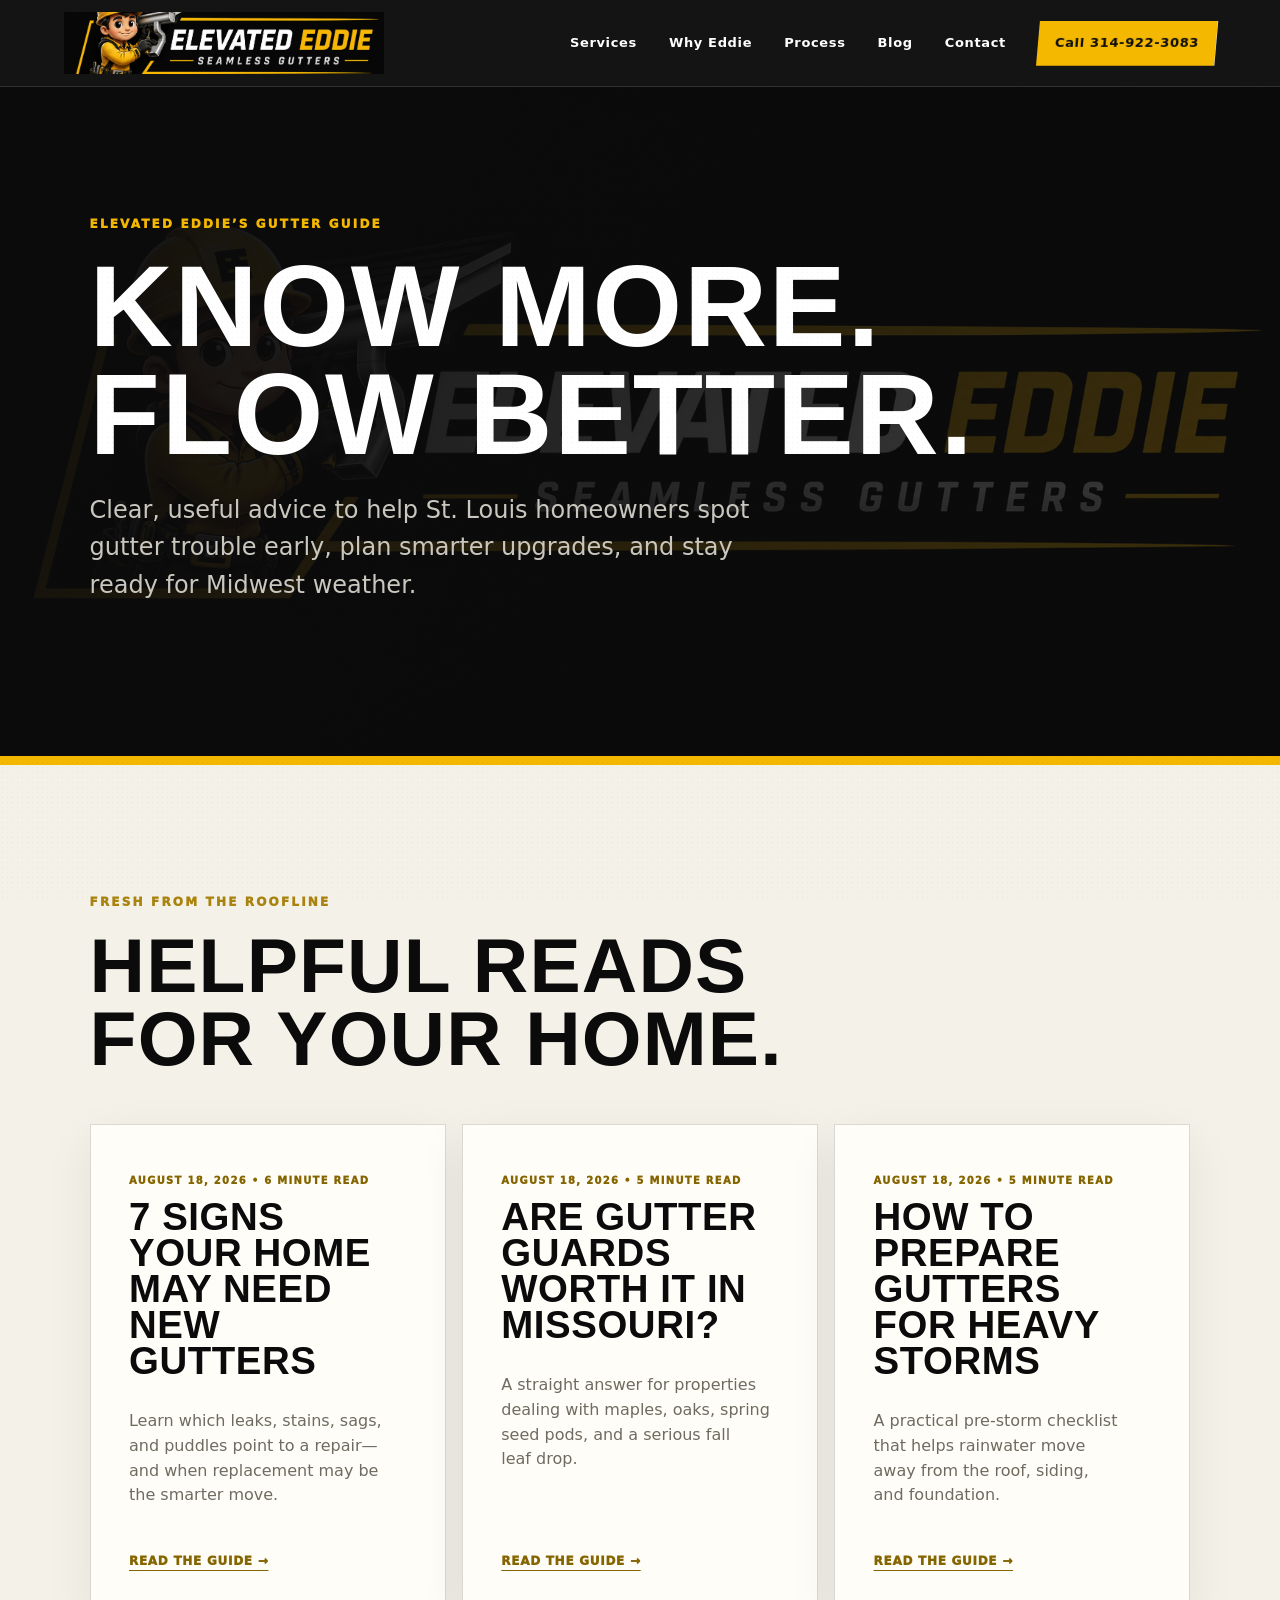
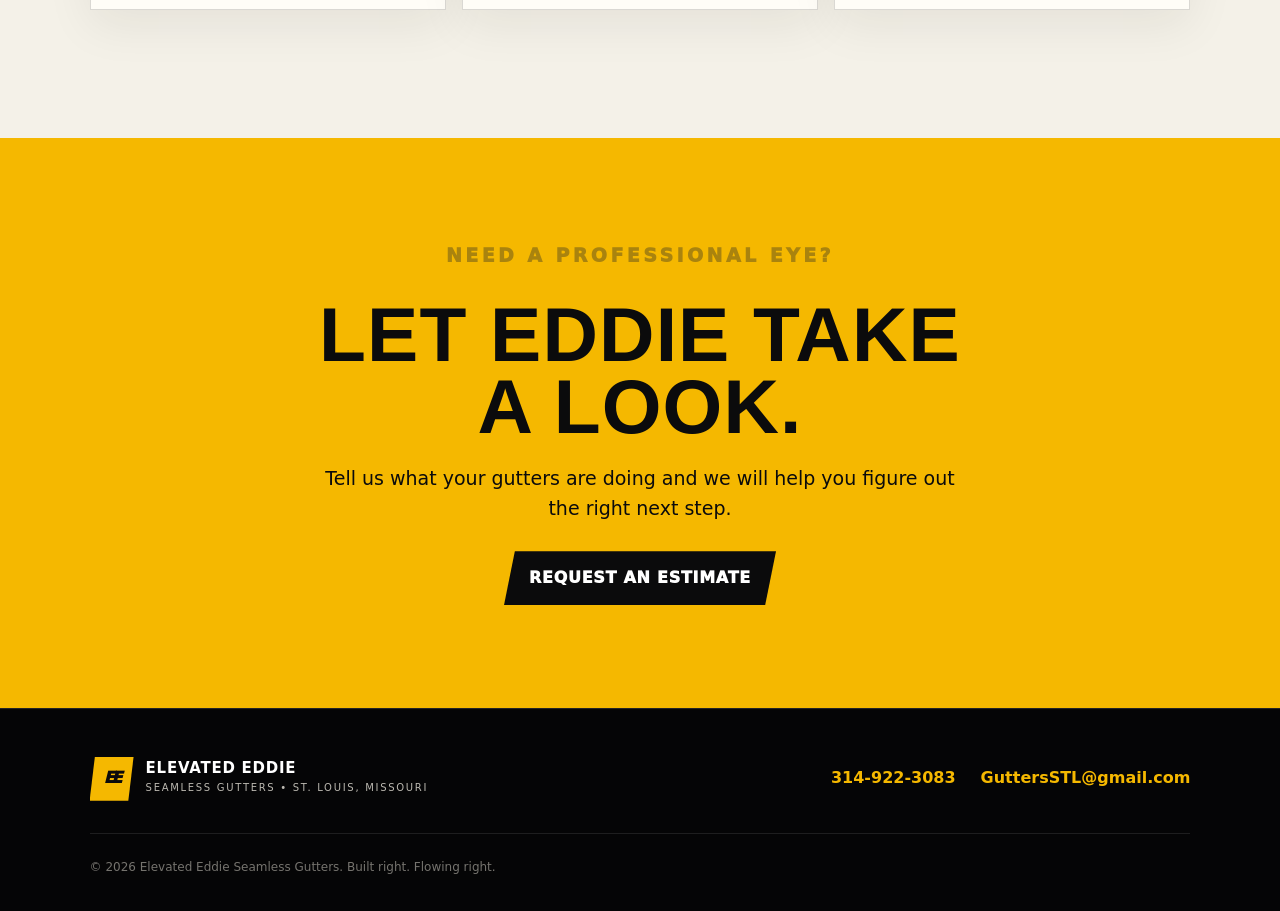
==== blog/index.html @ 2fc17f74 "Add the Elevated Eddie Gutter Guide" ====
<!doctype html>
<html lang="en">
<head>
  <meta charset="utf-8">
  <meta name="viewport" content="width=device-width, initial-scale=1">
  <title>The Gutter Guide | Elevated Eddie Seamless Gutters</title>
  <meta name="description" content="Straightforward gutter advice for St. Louis homeowners: maintenance, gutter guards, storm preparation, drainage, and replacement signs.">
  <meta name="theme-color" content="#0b0b0c">
  <link rel="canonical" href="https://guttersstl.com/blog/">
  <meta property="og:type" content="website">
  <meta property="og:url" content="https://guttersstl.com/blog/">
  <meta property="og:title" content="The Gutter Guide | Elevated Eddie">
  <meta property="og:description" content="Practical gutter advice for St. Louis homeowners.">
  <meta property="og:image" content="https://guttersstl.com/assets/elevated-eddie-header.png">
  <meta name="twitter:card" content="summary_large_image">
  <link rel="icon" href="../assets/eddie-space.png" type="image/png">
  <link rel="stylesheet" href="../styles.css">
</head>
<body>
  <a class="skip-link" href="#main">Skip to main content</a>
  <header class="site-header" id="top">
    <a class="brand brand-logo" href="../" aria-label="Elevated Eddie home">
      <img src="../assets/elevated-eddie-header.png" alt="Elevated Eddie Seamless Gutters" width="1743" height="904">
    </a>
    <button class="nav-toggle" type="button" aria-expanded="false" aria-controls="site-nav">Menu</button>
    <nav id="site-nav" aria-label="Main navigation">
      <a href="../#services">Services</a>
      <a href="../#difference">Why Eddie</a>
      <a href="../#process">Process</a>
      <a href="./" aria-current="page">Blog</a>
      <a href="../#contact">Contact</a>
      <a class="nav-call" href="tel:+13149223083">Call 314-922-3083</a>
    </nav>
  </header>

  <main id="main">
    <section class="blog-hero">
      <p class="eyebrow">Elevated Eddie’s Gutter Guide</p>
      <h1>Know more.<br>Flow better.</h1>
      <p>Clear, useful advice to help St. Louis homeowners spot gutter trouble early, plan smarter upgrades, and stay ready for Midwest weather.</p>
    </section>

    <section class="section blog-index">
      <div class="section-heading reveal">
        <p class="eyebrow">Fresh from the roofline</p>
        <h2>Helpful reads for your home.</h2>
      </div>
      <div class="blog-card-grid">
        <article class="blog-card reveal">
          <p class="post-meta">August 18, 2026 • 6 minute read</p>
          <h3>7 signs your home may need new gutters</h3>
          <p>Learn which leaks, stains, sags, and puddles point to a repair—and when replacement may be the smarter move.</p>
          <a href="signs-you-need-new-gutters-st-louis.html">Read the guide →</a>
        </article>
        <article class="blog-card reveal">
          <p class="post-meta">August 18, 2026 • 5 minute read</p>
          <h3>Are gutter guards worth it in Missouri?</h3>
          <p>A straight answer for properties dealing with maples, oaks, spring seed pods, and a serious fall leaf drop.</p>
          <a href="are-gutter-guards-worth-it-missouri.html">Read the guide →</a>
        </article>
        <article class="blog-card reveal">
          <p class="post-meta">August 18, 2026 • 5 minute read</p>
          <h3>How to prepare gutters for heavy storms</h3>
          <p>A practical pre-storm checklist that helps rainwater move away from the roof, siding, and foundation.</p>
          <a href="prepare-gutters-for-heavy-storms.html">Read the guide →</a>
        </article>
      </div>
    </section>

    <section class="blog-cta">
      <p class="eyebrow">Need a professional eye?</p>
      <h2>Let Eddie take a look.</h2>
      <p>Tell us what your gutters are doing and we will help you figure out the right next step.</p>
      <a class="button button-dark" href="../#contact">Request an estimate</a>
    </section>
  </main>

  <footer>
    <div class="footer-brand"><span class="brand-mark">EE</span><div><strong>Elevated Eddie</strong><small>Seamless Gutters • St. Louis, Missouri</small></div></div>
    <div class="footer-links"><a href="tel:+13149223083">314-922-3083</a><a href="mailto:GuttersSTL@gmail.com">GuttersSTL@gmail.com</a></div>
    <p>© <span id="year"></span> Elevated Eddie Seamless Gutters. Built right. Flowing right.</p>
  </footer>
  <div class="mobile-bar" aria-label="Quick contact"><a href="tel:+13149223083">Call Eddie</a><a href="../#contact">Get estimate</a></div>
  <script src="../script.js"></script>
</body>
</html>
---- styles.css ----
:root {
  --ink: #0b0b0c;
  --ink-soft: #171719;
  --gold: #f5b800;
  --gold-bright: #ffd02a;
  --cream: #f4f1e8;
  --paper: #fffdf7;
  --muted: #6f6b61;
  --line: rgba(11, 11, 12, 0.15);
  --radius: 22px;
  --shadow: 0 24px 70px rgba(0, 0, 0, 0.18);
}

* { box-sizing: border-box; }
html { scroll-behavior: smooth; }
body {
  margin: 0;
  color: var(--ink);
  background: var(--paper);
  font-family: Inter, ui-sans-serif, system-ui, -apple-system, BlinkMacSystemFont, "Segoe UI", sans-serif;
  line-height: 1.55;
  overflow-x: hidden;
}
body::before {
  content: "";
  position: fixed;
  inset: 0;
  pointer-events: none;
  opacity: .17;
  background-image: radial-gradient(rgba(0,0,0,.25) .45px, transparent .45px);
  background-size: 5px 5px;
  z-index: 20;
  mix-blend-mode: multiply;
}
img { max-width: 100%; display: block; }
a { color: inherit; }
button, input, select, textarea { font: inherit; }

.skip-link {
  position: fixed;
  left: 16px;
  top: -60px;
  z-index: 100;
  background: var(--gold);
  padding: 12px 18px;
  font-weight: 900;
  transition: top .2s ease;
}
.skip-link:focus { top: 12px; }

.site-header {
  min-height: 78px;
  padding: 12px clamp(20px, 5vw, 76px);
  display: flex;
  align-items: center;
  justify-content: space-between;
  gap: 30px;
  color: white;
  background: rgba(11, 11, 12, .96);
  position: sticky;
  top: 0;
  z-index: 50;
  border-bottom: 1px solid rgba(255,255,255,.12);
  backdrop-filter: blur(16px);
}
.brand, .footer-brand { display: flex; align-items: center; gap: 12px; text-decoration: none; text-transform: uppercase; }
.brand-logo {
  width: clamp(225px, 25vw, 365px);
  height: 62px;
  overflow: hidden;
  flex: 0 1 auto;
}
.brand-logo img {
  width: 100%;
  height: 100%;
  object-fit: cover;
  object-position: 50% 51%;
}
.brand-mark {
  width: 44px;
  aspect-ratio: 1;
  display: grid;
  place-items: center;
  color: var(--ink);
  background: var(--gold);
  font-weight: 1000;
  font-style: italic;
  letter-spacing: -3px;
  clip-path: polygon(12% 0, 100% 0, 88% 100%, 0 100%);
}
.brand strong, .footer-brand strong { display: block; font-size: 15px; line-height: 1; letter-spacing: .05em; }
.brand small, .footer-brand small { display: block; margin-top: 4px; font-size: 10px; letter-spacing: .17em; color: #bcb9b1; }
.site-header nav { display: flex; align-items: center; gap: clamp(16px, 2.5vw, 34px); }
.site-header nav a { text-decoration: none; font-size: 13px; font-weight: 800; letter-spacing: .05em; }
.site-header nav a:not(.nav-call):hover { color: var(--gold); }
.nav-call { background: var(--gold); color: var(--ink); padding: 12px 17px; transform: skew(-5deg); }
.nav-toggle { display: none; color: white; background: transparent; border: 1px solid rgba(255,255,255,.35); padding: 9px 13px; font-weight: 800; }

.hero {
  min-height: calc(100vh - 78px);
  padding: clamp(50px, 8vw, 110px) clamp(20px, 5vw, 76px);
  display: grid;
  grid-template-columns: minmax(0, .9fr) minmax(520px, 1.1fr);
  gap: clamp(40px, 7vw, 110px);
  align-items: center;
  color: white;
  background:
    radial-gradient(circle at 15% 20%, rgba(245, 184, 0, .18), transparent 30%),
    linear-gradient(120deg, #0a0a0b 0%, #111113 62%, #202023 100%);
  position: relative;
  overflow: hidden;
}
.hero::after {
  content: "STL";
  position: absolute;
  right: -2vw;
  bottom: -9vw;
  color: transparent;
  -webkit-text-stroke: 1px rgba(255,255,255,.08);
  font-size: clamp(170px, 28vw, 450px);
  font-weight: 1000;
  font-style: italic;
  line-height: 1;
  pointer-events: none;
}
.hero-copy, .hero-visual { position: relative; z-index: 1; }
.eyebrow { margin: 0 0 18px; text-transform: uppercase; letter-spacing: .18em; font-size: 12px; font-weight: 950; color: #a9830e; }
.hero .eyebrow, .storm-section .eyebrow, .contact-section .eyebrow { color: var(--gold); }
h1, h2, h3, p { text-wrap: pretty; }
h1, h2, h3 { font-family: Impact, Haettenschweiler, "Arial Narrow Bold", sans-serif; text-transform: uppercase; letter-spacing: .015em; margin-top: 0; line-height: .94; }
h1 { margin-bottom: 26px; font-size: clamp(60px, 7vw, 112px); font-weight: 900; }
h1 em { color: var(--gold); font-style: normal; }
.hero-lede { max-width: 610px; margin: 0 0 30px; color: #ccc9c1; font-size: clamp(18px, 1.7vw, 23px); }
.hero-actions { display: flex; flex-wrap: wrap; gap: 13px; }
.button {
  display: inline-flex;
  justify-content: center;
  align-items: center;
  min-height: 54px;
  padding: 0 23px;
  border: 2px solid transparent;
  text-decoration: none;
  text-transform: uppercase;
  letter-spacing: .045em;
  font-weight: 950;
  cursor: pointer;
  transition: transform .18s ease, box-shadow .18s ease, background .18s ease;
  clip-path: polygon(4% 0, 100% 0, 96% 100%, 0 100%);
}
.button:hover { transform: translateY(-3px); }
.button-primary { color: var(--ink); background: var(--gold); box-shadow: 0 14px 36px rgba(245, 184, 0, .2); }
.button-primary:hover { background: var(--gold-bright); box-shadow: 0 18px 44px rgba(245, 184, 0, .3); }
.button-ghost { color: white; border-color: rgba(255,255,255,.5); }
.button-ghost:hover { background: white; color: var(--ink); }
.button-dark { color: white; background: var(--ink); }
.trust-row { margin-top: 35px; display: flex; flex-wrap: wrap; gap: 10px 20px; color: #a8a69f; font-size: 12px; font-weight: 800; text-transform: uppercase; letter-spacing: .05em; }
.trust-row span::before { content: "✓"; color: var(--gold); margin-right: 7px; }

.hero-visual { transform: rotate(1deg); }
.hero-visual img { width: 100%; border-radius: 18px; border: 6px solid white; box-shadow: var(--shadow); }
.hero-badge {
  position: absolute;
  right: -25px;
  top: -44px;
  width: 125px;
  height: 125px;
  display: grid;
  place-items: center;
  text-align: center;
  z-index: 2;
  color: var(--ink);
  background: var(--gold);
  border-radius: 50%;
  font-size: 14px;
  line-height: 1.1;
  font-weight: 1000;
  text-transform: uppercase;
  transform: rotate(11deg);
  box-shadow: 0 0 0 7px var(--ink), 0 0 0 9px var(--gold);
}
.hero-contact { position: absolute; bottom: -28px; left: 35px; background: white; color: var(--ink); padding: 12px 22px; box-shadow: 0 12px 40px rgba(0,0,0,.25); transform: rotate(-2deg); }
.hero-contact span { display: block; text-transform: uppercase; letter-spacing: .15em; font-size: 9px; font-weight: 900; color: var(--muted); }
.hero-contact a { display: block; font-size: 21px; font-weight: 1000; text-decoration: none; }

.marquee { overflow: hidden; white-space: nowrap; background: var(--gold); border-top: 4px solid var(--ink); border-bottom: 4px solid var(--ink); transform: rotate(-1deg) scale(1.02); position: relative; z-index: 3; }
.marquee div { width: max-content; padding: 17px 0; font: 900 20px/1 Impact, sans-serif; letter-spacing: .08em; animation: marquee 24s linear infinite; }
.marquee span { margin: 0 18px; }
@keyframes marquee { to { transform: translateX(-50%); } }

.section { padding: clamp(80px, 10vw, 150px) clamp(20px, 7vw, 110px); }
.section-heading { max-width: 780px; margin-bottom: 50px; }
h2 { margin-bottom: 22px; font-size: clamp(46px, 6vw, 84px); }
h3 { margin-bottom: 14px; font-size: 29px; }
.section-heading > p:last-child { max-width: 680px; color: var(--muted); font-size: 18px; }

.services { background: var(--cream); }
.service-grid { display: grid; grid-template-columns: repeat(4, 1fr); gap: 14px; }
.service-card {
  min-height: 340px;
  padding: 28px;
  display: flex;
  flex-direction: column;
  background: var(--paper);
  border: 1px solid var(--line);
  border-top: 7px solid var(--ink);
  transition: transform .2s ease, background .2s ease, color .2s ease;
}
.service-card:hover { transform: translateY(-9px); background: var(--ink); color: white; border-top-color: var(--gold); }
.service-number { display: block; margin-bottom: auto; color: var(--gold); font-weight: 1000; font-style: italic; font-size: 22px; }
.service-card p { margin: 0 0 24px; color: var(--muted); }
.service-card:hover p { color: #c7c5bf; }
.service-card a { font-size: 12px; font-weight: 950; text-transform: uppercase; letter-spacing: .06em; text-decoration-color: var(--gold); text-underline-offset: 4px; }

.storm-section { display: grid; grid-template-columns: minmax(360px, .85fr) minmax(0, 1.15fr); min-height: 760px; color: white; background: var(--ink); }
.storm-image { position: relative; overflow: hidden; }
.storm-image::after { content: ""; position: absolute; inset: 0; box-shadow: inset -70px 0 90px rgba(11,11,12,.72); }
.storm-image img { width: 100%; height: 100%; object-fit: cover; }
.storm-tag { position: absolute; bottom: 30px; left: 30px; z-index: 2; padding: 10px 15px; background: var(--gold); color: var(--ink); font-weight: 1000; text-transform: uppercase; letter-spacing: .06em; transform: rotate(-2deg); }
.storm-copy { padding: clamp(70px, 9vw, 140px); align-self: center; }
.large-copy { max-width: 750px; font-size: clamp(19px, 2vw, 27px); color: #d1cec6; }
.check-list { list-style: none; margin: 40px 0; padding: 0; max-width: 760px; }
.check-list li { position: relative; padding: 18px 0 18px 42px; border-top: 1px solid rgba(255,255,255,.15); color: #bab8b2; }
.check-list li:last-child { border-bottom: 1px solid rgba(255,255,255,.15); }
.check-list li::before { content: "✓"; position: absolute; left: 4px; color: var(--gold); font-weight: 1000; }
.check-list strong { color: white; }
.text-link { color: var(--gold); text-transform: uppercase; letter-spacing: .05em; font-weight: 950; text-underline-offset: 6px; }

.process { background: var(--paper); }
.process-list { list-style: none; margin: 0; padding: 0; border-top: 1px solid var(--line); }
.process-list li { display: grid; grid-template-columns: 110px 1fr; gap: 30px; padding: 36px 0; border-bottom: 1px solid var(--line); }
.process-list li > span { width: 72px; height: 72px; display: grid; place-items: center; background: var(--gold); font: 1000 34px/1 Impact, sans-serif; clip-path: polygon(12% 0, 100% 0, 88% 100%, 0 100%); }
.process-list h3 { margin-bottom: 8px; font-size: clamp(28px, 3vw, 43px); }
.process-list p { max-width: 660px; margin: 0; color: var(--muted); font-size: 17px; }

.home-blog { background: #e9e4d8; }
.blog-card-grid { display: grid; grid-template-columns: repeat(3, 1fr); gap: 16px; }
.blog-card {
  min-height: 360px;
  padding: clamp(26px, 3vw, 40px);
  display: flex;
  flex-direction: column;
  background: var(--paper);
  border: 1px solid var(--line);
  box-shadow: 0 15px 45px rgba(30, 25, 10, .07);
  transition: transform .2s ease, box-shadow .2s ease;
}
.blog-card:hover { transform: translateY(-7px); box-shadow: 0 24px 55px rgba(30, 25, 10, .12); }
.blog-card h3 { font-size: clamp(28px, 3vw, 40px); }
.blog-card > p:not(.post-meta) { color: var(--muted); }
.blog-card a { margin-top: auto; padding-top: 28px; color: #856500; font-size: 12px; font-weight: 950; text-transform: uppercase; letter-spacing: .06em; text-underline-offset: 5px; }
.post-meta { color: #856500; font-size: 10px; font-weight: 950; text-transform: uppercase; letter-spacing: .13em; }
.blog-all-button { margin-top: 30px; }

.eddie-break { display: grid; grid-template-columns: minmax(270px, .45fr) minmax(0, 1fr); align-items: end; min-height: 540px; padding: 0 clamp(20px, 9vw, 140px); background: var(--gold); overflow: hidden; }
.eddie-cutout { align-self: stretch; display: flex; align-items: end; justify-content: center; }
.eddie-cutout img { height: 96%; width: auto; max-width: 100%; object-fit: cover; object-position: top; filter: drop-shadow(20px 15px 0 rgba(0,0,0,.13)); }
.eddie-break-copy { padding: 70px 0 75px clamp(30px, 7vw, 110px); }
.eddie-break-copy .eyebrow { color: #6b5200; }
.eddie-break-copy h2 { max-width: 850px; }
.eddie-break-copy p { max-width: 680px; font-size: 20px; margin-bottom: 28px; }

.contact-section { display: grid; grid-template-columns: .85fr 1.15fr; gap: clamp(50px, 9vw, 140px); color: white; background: var(--ink-soft); }
.contact-copy > p:not(.eyebrow) { color: #b9b7b1; font-size: 18px; }
.direct-contact { margin-top: 42px; display: grid; gap: 14px; }
.direct-contact a { display: block; padding: 18px 0; border-top: 1px solid rgba(255,255,255,.15); text-decoration: none; }
.direct-contact span { display: block; color: var(--gold); text-transform: uppercase; letter-spacing: .1em; font-size: 10px; font-weight: 900; }
.direct-contact strong { display: block; margin-top: 4px; font-size: clamp(19px, 2vw, 26px); overflow-wrap: anywhere; }
.quote-form { padding: clamp(26px, 4vw, 52px); color: var(--ink); background: var(--paper); border-top: 9px solid var(--gold); box-shadow: var(--shadow); }
.quote-form label { display: grid; gap: 7px; margin-bottom: 18px; font-size: 11px; font-weight: 900; text-transform: uppercase; letter-spacing: .08em; }
.field-row { display: grid; grid-template-columns: 1fr 1fr; gap: 16px; }
.quote-form input, .quote-form select, .quote-form textarea { width: 100%; border: 1px solid #c8c4b8; border-radius: 0; background: white; padding: 13px; color: var(--ink); outline: none; text-transform: none; letter-spacing: normal; }
.quote-form textarea { resize: vertical; }
.quote-form input:focus, .quote-form select:focus, .quote-form textarea:focus { border-color: var(--gold); box-shadow: 0 0 0 3px rgba(245,184,0,.22); }
.quote-form .button { width: 100%; border: 0; }
.form-note { margin: 14px 0 0; color: var(--muted); font-size: 11px; text-align: center; }

.faq { background: var(--cream); }
.faq-list { border-top: 1px solid var(--line); }
.faq details { border-bottom: 1px solid var(--line); }
.faq summary { padding: 25px 48px 25px 0; cursor: pointer; list-style: none; font-weight: 900; font-size: clamp(18px, 2vw, 24px); position: relative; }
.faq summary::-webkit-details-marker { display: none; }
.faq summary::after { content: "+"; position: absolute; right: 10px; top: 20px; color: var(--gold); font-size: 32px; transition: transform .2s ease; }
.faq details[open] summary::after { transform: rotate(45deg); }
.faq details p { max-width: 760px; margin: -4px 0 27px; color: var(--muted); }

footer { padding: 48px clamp(20px, 7vw, 110px) 35px; display: grid; grid-template-columns: 1fr auto; gap: 32px; align-items: center; color: white; background: #050506; border-top: 1px solid rgba(255,255,255,.12); }
.footer-links { display: flex; gap: 25px; flex-wrap: wrap; justify-content: flex-end; }
.footer-links a { color: var(--gold); font-weight: 900; text-decoration: none; }
footer > p { grid-column: 1 / -1; margin: 0; padding-top: 24px; color: #75736e; border-top: 1px solid rgba(255,255,255,.1); font-size: 12px; }
.mobile-bar { display: none; }

.blog-hero {
  padding: clamp(80px, 10vw, 145px) clamp(20px, 7vw, 110px);
  color: white;
  background:
    linear-gradient(110deg, rgba(11,11,12,.98), rgba(11,11,12,.78)),
    url("assets/elevated-eddie-header.png") center 52% / cover;
  border-bottom: 9px solid var(--gold);
}
.blog-hero .eyebrow { color: var(--gold); }
.blog-hero h1 { max-width: 1050px; margin-bottom: 24px; font-size: clamp(58px, 9vw, 124px); }
.blog-hero > p:last-child { max-width: 700px; color: #cac7bf; font-size: clamp(18px, 2vw, 24px); }
.blog-index { background: var(--cream); }
.blog-index .blog-card { min-height: 410px; }
.article-hero {
  padding: clamp(70px, 9vw, 130px) clamp(20px, 9vw, 150px) clamp(65px, 8vw, 105px);
  color: white;
  background: var(--ink);
  border-bottom: 9px solid var(--gold);
}
.article-hero .eyebrow { color: var(--gold); }
.article-hero h1 { max-width: 1100px; margin-bottom: 28px; font-size: clamp(52px, 7.5vw, 108px); }
.article-deck { max-width: 820px; margin: 0 0 26px; color: #cac7bf; font-size: clamp(19px, 2vw, 25px); }
.article-meta { display: flex; flex-wrap: wrap; gap: 12px 26px; color: #97948c; font-size: 11px; font-weight: 900; text-transform: uppercase; letter-spacing: .1em; }
.article-layout { display: grid; grid-template-columns: minmax(0, 760px) minmax(250px, 330px); justify-content: center; gap: clamp(50px, 8vw, 120px); padding: clamp(65px, 8vw, 115px) clamp(20px, 7vw, 110px); }
.article-body { font-family: Georgia, "Times New Roman", serif; font-size: clamp(18px, 1.6vw, 21px); line-height: 1.78; }
.article-body > p:first-child { font-size: 1.16em; }
.article-body h2 { margin: 62px 0 20px; font-family: Impact, Haettenschweiler, "Arial Narrow Bold", sans-serif; font-size: clamp(38px, 5vw, 61px); line-height: 1; }
.article-body h3 { margin: 38px 0 12px; font-family: Impact, Haettenschweiler, "Arial Narrow Bold", sans-serif; font-size: 31px; line-height: 1.05; }
.article-body a { color: #705600; text-decoration-thickness: 2px; text-underline-offset: 4px; }
.article-body ul, .article-body ol { padding-left: 25px; }
.article-body li { margin-bottom: 12px; }
.article-callout { margin: 42px 0; padding: 26px 30px; background: var(--cream); border-left: 7px solid var(--gold); font-family: Inter, ui-sans-serif, system-ui, sans-serif; }
.article-callout strong { display: block; margin-bottom: 5px; text-transform: uppercase; }
.article-sidebar { align-self: start; position: sticky; top: 110px; }
.sidebar-card { padding: 30px; color: white; background: var(--ink); border-top: 7px solid var(--gold); }
.sidebar-card img { width: 100%; max-height: 240px; object-fit: cover; object-position: top; margin-bottom: 24px; }
.sidebar-card h2 { font-size: 38px; }
.sidebar-card p { color: #bbb8b0; }
.sidebar-card .button { width: 100%; margin-top: 9px; }
.article-nav { margin-top: 18px; padding: 22px 0; border-top: 1px solid var(--line); border-bottom: 1px solid var(--line); }
.article-nav a { display: block; margin: 8px 0; font-size: 13px; font-weight: 900; text-transform: uppercase; }
.blog-cta { padding: clamp(65px, 8vw, 105px) clamp(20px, 7vw, 110px); text-align: center; background: var(--gold); }
.blog-cta h2 { max-width: 900px; margin-left: auto; margin-right: auto; }
.blog-cta p { max-width: 650px; margin: 0 auto 28px; font-size: 19px; }

.reveal { opacity: 0; transform: translateY(24px); transition: opacity .65s ease, transform .65s ease; }
.reveal.is-visible { opacity: 1; transform: translateY(0); }

@media (max-width: 1050px) {
  .hero { grid-template-columns: 1fr; min-height: auto; }
  .hero-copy { max-width: 800px; }
  .hero-visual { max-width: 850px; }
  .service-grid { grid-template-columns: 1fr 1fr; }
  .storm-copy { padding: 70px 45px; }
  .contact-section { grid-template-columns: 1fr; }
  .blog-card-grid { grid-template-columns: 1fr 1fr; }
  .blog-card:last-child { grid-column: 1 / -1; }
  .contact-copy { max-width: 800px; }
  .article-layout { grid-template-columns: minmax(0, 1fr); }
  .article-sidebar { position: static; }
  .sidebar-card { display: grid; grid-template-columns: 180px 1fr; gap: 28px; align-items: center; }
  .sidebar-card img { margin: 0; max-height: 240px; }
}

@media (max-width: 760px) {
  body { padding-bottom: 61px; }
  .site-header { min-height: 68px; padding: 10px 18px; }
  .brand-logo { width: min(67vw, 250px); height: 48px; }
  .nav-toggle { display: block; }
  .site-header nav { display: none; position: absolute; top: 100%; left: 0; right: 0; padding: 20px; background: #111113; flex-direction: column; align-items: stretch; border-top: 1px solid rgba(255,255,255,.12); }
  .site-header nav.is-open { display: flex; }
  .site-header nav a { padding: 8px 0; font-size: 15px; }
  .nav-call { text-align: center; padding: 13px !important; }
  .hero { padding-top: 60px; grid-template-columns: minmax(0, 1fr); gap: 65px; }
  h1 { font-size: clamp(54px, 18vw, 76px); }
  .hero-visual { margin-right: 8px; }
  .hero-badge { width: 94px; height: 94px; right: -6px; top: -40px; font-size: 11px; }
  .hero-contact { left: 15px; padding: 9px 15px; }
  .hero-contact a { font-size: 18px; }
  .trust-row { display: grid; }
  .section { padding-top: 80px; padding-bottom: 80px; }
  .service-grid { grid-template-columns: 1fr; }
  .blog-card-grid { grid-template-columns: 1fr; }
  .blog-card:last-child { grid-column: auto; }
  .blog-card { min-height: 300px; }
  .service-card { min-height: 260px; }
  .storm-section { grid-template-columns: 1fr; }
  .storm-image { min-height: 500px; }
  .storm-image::after { box-shadow: inset 0 -60px 90px rgba(11,11,12,.7); }
  .storm-copy { padding: 70px 24px; }
  .process-list li { grid-template-columns: 72px 1fr; gap: 18px; }
  .process-list li > span { width: 58px; height: 58px; }
  .eddie-break { grid-template-columns: 1fr; padding: 0 24px; }
  .eddie-cutout { max-height: 420px; order: 2; }
  .eddie-break-copy { padding: 70px 0 35px; }
  .field-row { grid-template-columns: 1fr; gap: 0; }
  .blog-hero, .article-hero { padding-left: 24px; padding-right: 24px; }
  .article-layout { padding-left: 24px; padding-right: 24px; }
  .article-body h2 { margin-top: 46px; }
  .sidebar-card { display: block; }
  .sidebar-card img { width: min(100%, 280px); margin: 0 auto 24px; }
  footer { grid-template-columns: 1fr; }
  .footer-links { justify-content: flex-start; flex-direction: column; gap: 8px; }
  .mobile-bar { position: fixed; bottom: 0; left: 0; right: 0; z-index: 60; display: grid; grid-template-columns: 1fr 1fr; height: 61px; box-shadow: 0 -8px 30px rgba(0,0,0,.25); }
  .mobile-bar a { display: grid; place-items: center; text-decoration: none; text-transform: uppercase; letter-spacing: .04em; font-weight: 1000; background: var(--gold); }
  .mobile-bar a:first-child { color: white; background: var(--ink); }
}

@media (prefers-reduced-motion: reduce) {
  html { scroll-behavior: auto; }
  *, *::before, *::after { animation-duration: .01ms !important; animation-iteration-count: 1 !important; transition-duration: .01ms !important; }
  .reveal { opacity: 1; transform: none; }
}
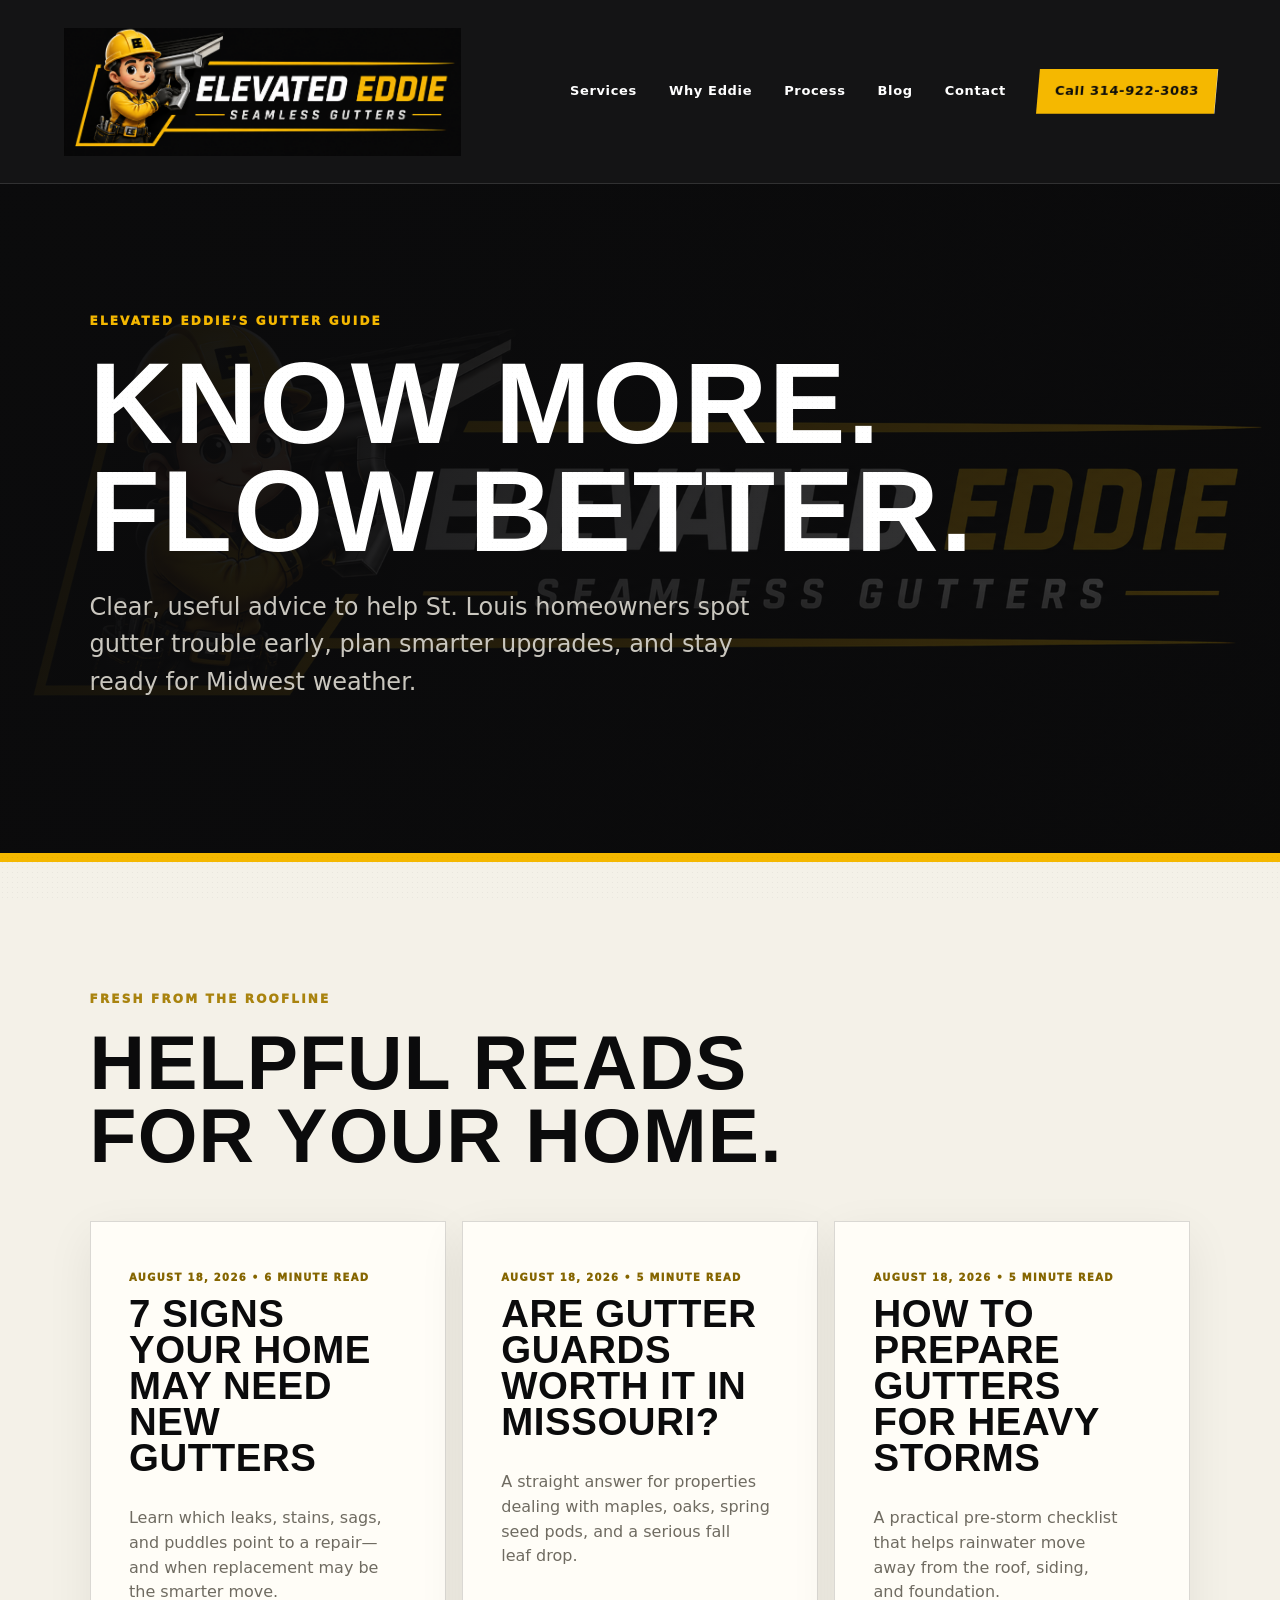
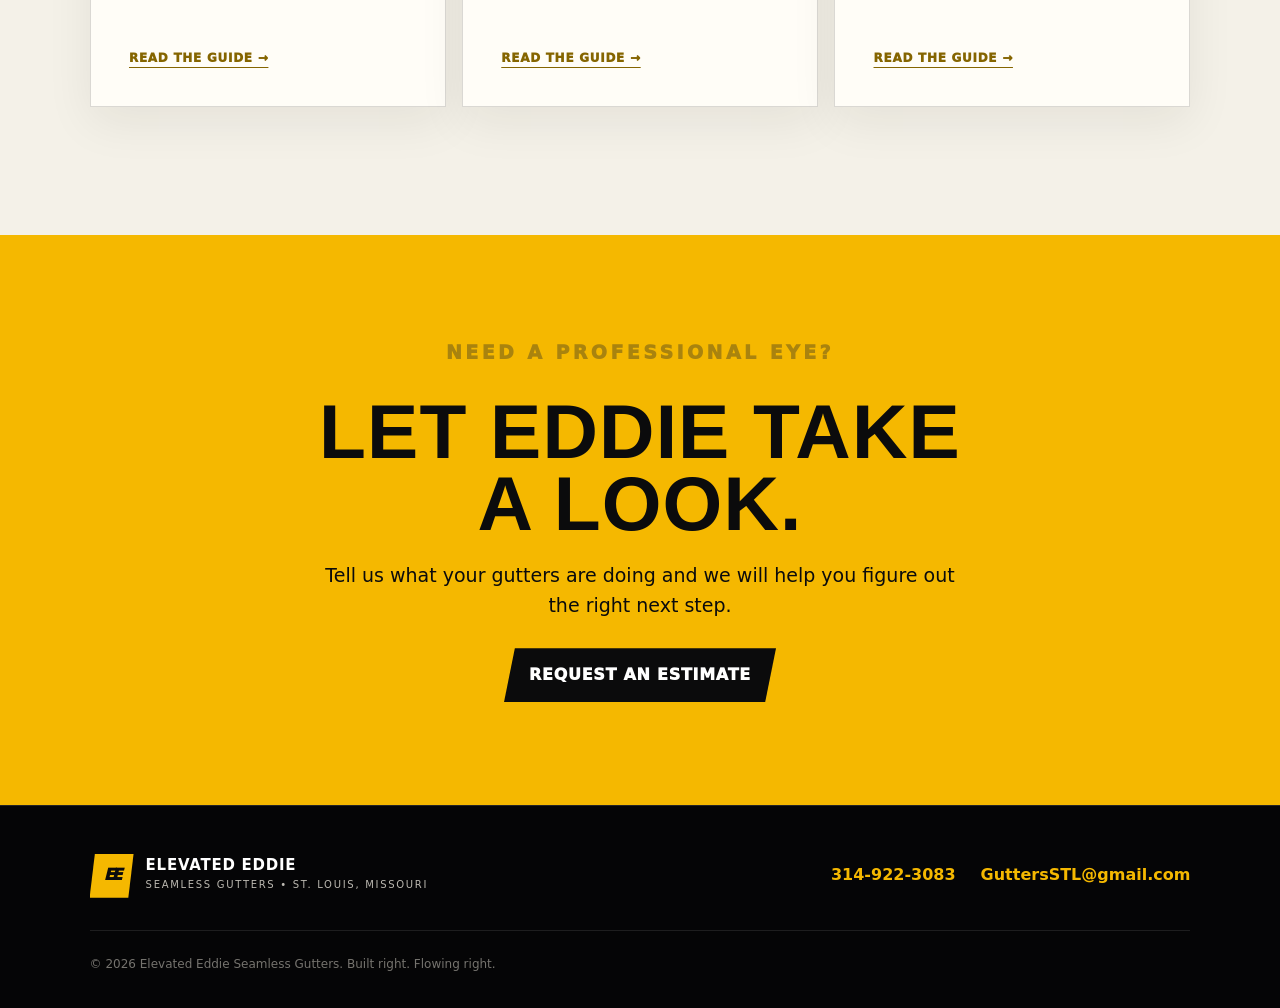
==== commit a9336deb: "Enhance SEO with additional meta tags Added meta tags for SEO and social media sharing." ====
--- a/blog/index.html
+++ b/blog/index.html
@@ -5,6 +5,7 @@
   <meta name="viewport" content="width=device-width, initial-scale=1">
   <title>The Gutter Guide | Elevated Eddie Seamless Gutters</title>
   <meta name="description" content="Straightforward gutter advice for St. Louis homeowners: maintenance, gutter guards, storm preparation, drainage, and replacement signs.">
+  <meta name="robots" content="index,follow,max-image-preview:large,max-snippet:-1,max-video-preview:-1">
   <meta name="theme-color" content="#0b0b0c">
   <link rel="canonical" href="https://guttersstl.com/blog/">
   <meta property="og:type" content="website">
@@ -12,7 +13,11 @@
   <meta property="og:title" content="The Gutter Guide | Elevated Eddie">
   <meta property="og:description" content="Practical gutter advice for St. Louis homeowners.">
   <meta property="og:image" content="https://guttersstl.com/assets/elevated-eddie-header.png">
+  <meta property="og:site_name" content="Elevated Eddie Seamless Gutters">
   <meta name="twitter:card" content="summary_large_image">
+  <meta name="twitter:title" content="The Gutter Guide | Elevated Eddie">
+  <meta name="twitter:description" content="Practical gutter maintenance, protection, storm, and replacement advice for St. Louis homeowners.">
+  <meta name="twitter:image" content="https://guttersstl.com/assets/elevated-eddie-header.png">
   <link rel="icon" href="../assets/eddie-space.png" type="image/png">
   <link rel="stylesheet" href="../styles.css">
 </head>
--- a/styles.css
+++ b/styles.css
@@ -49,7 +49,7 @@
 .skip-link:focus { top: 12px; }
 
 .site-header {
-  min-height: 78px;
+  min-height: 184px;
   padding: 12px clamp(20px, 5vw, 76px);
   display: flex;
   align-items: center;
@@ -65,8 +65,8 @@
 }
 .brand, .footer-brand { display: flex; align-items: center; gap: 12px; text-decoration: none; text-transform: uppercase; }
 .brand-logo {
-  width: clamp(225px, 25vw, 365px);
-  height: 62px;
+  width: clamp(310px, 31vw, 520px);
+  height: clamp(96px, 10vw, 160px);
   overflow: hidden;
   flex: 0 1 auto;
 }
@@ -74,7 +74,7 @@
   width: 100%;
   height: 100%;
   object-fit: cover;
-  object-position: 50% 51%;
+  object-position: 50% 50%;
 }
 .brand-mark {
   width: 44px;
@@ -355,8 +355,8 @@
 
 @media (max-width: 760px) {
   body { padding-bottom: 61px; }
-  .site-header { min-height: 68px; padding: 10px 18px; }
-  .brand-logo { width: min(67vw, 250px); height: 48px; }
+  .site-header { min-height: 112px; padding: 10px 18px; gap: 12px; }
+  .brand-logo { width: min(72vw, 300px); height: 92px; }
   .nav-toggle { display: block; }
   .site-header nav { display: none; position: absolute; top: 100%; left: 0; right: 0; padding: 20px; background: #111113; flex-direction: column; align-items: stretch; border-top: 1px solid rgba(255,255,255,.12); }
   .site-header nav.is-open { display: flex; }
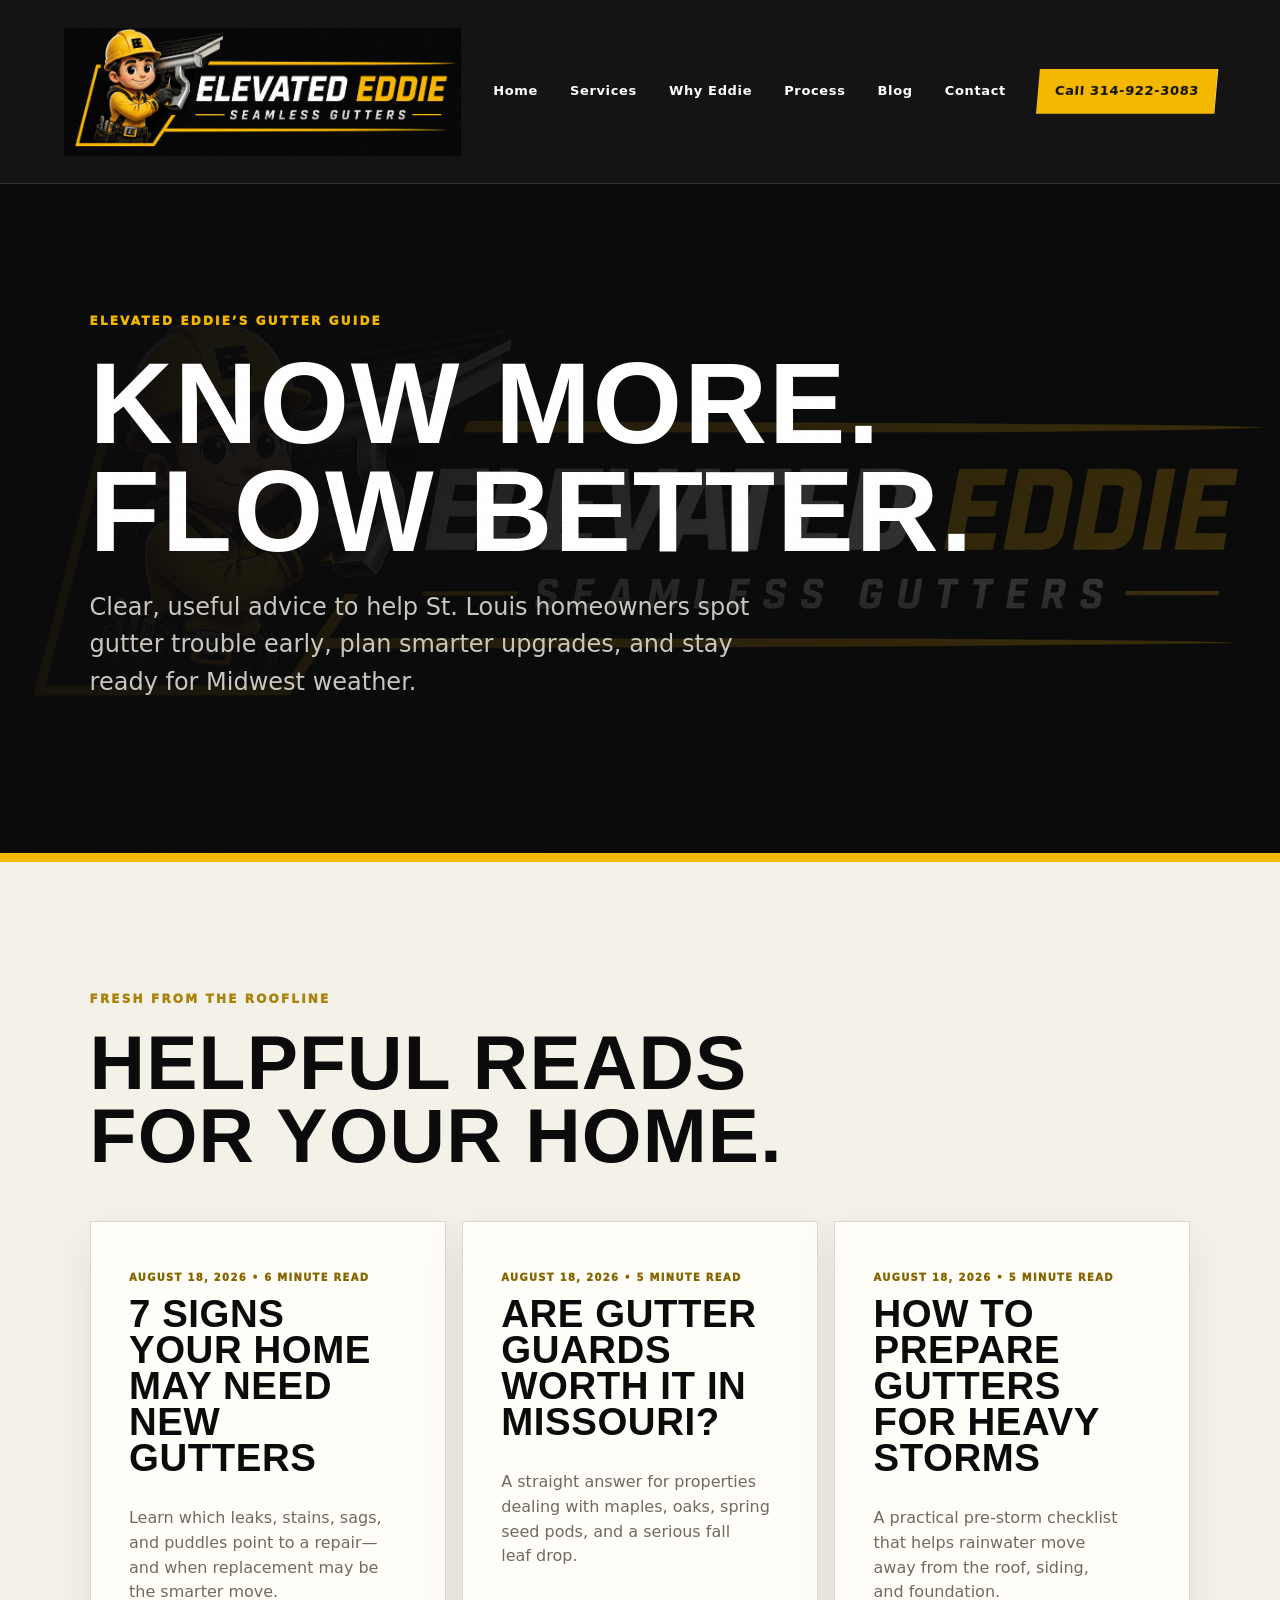
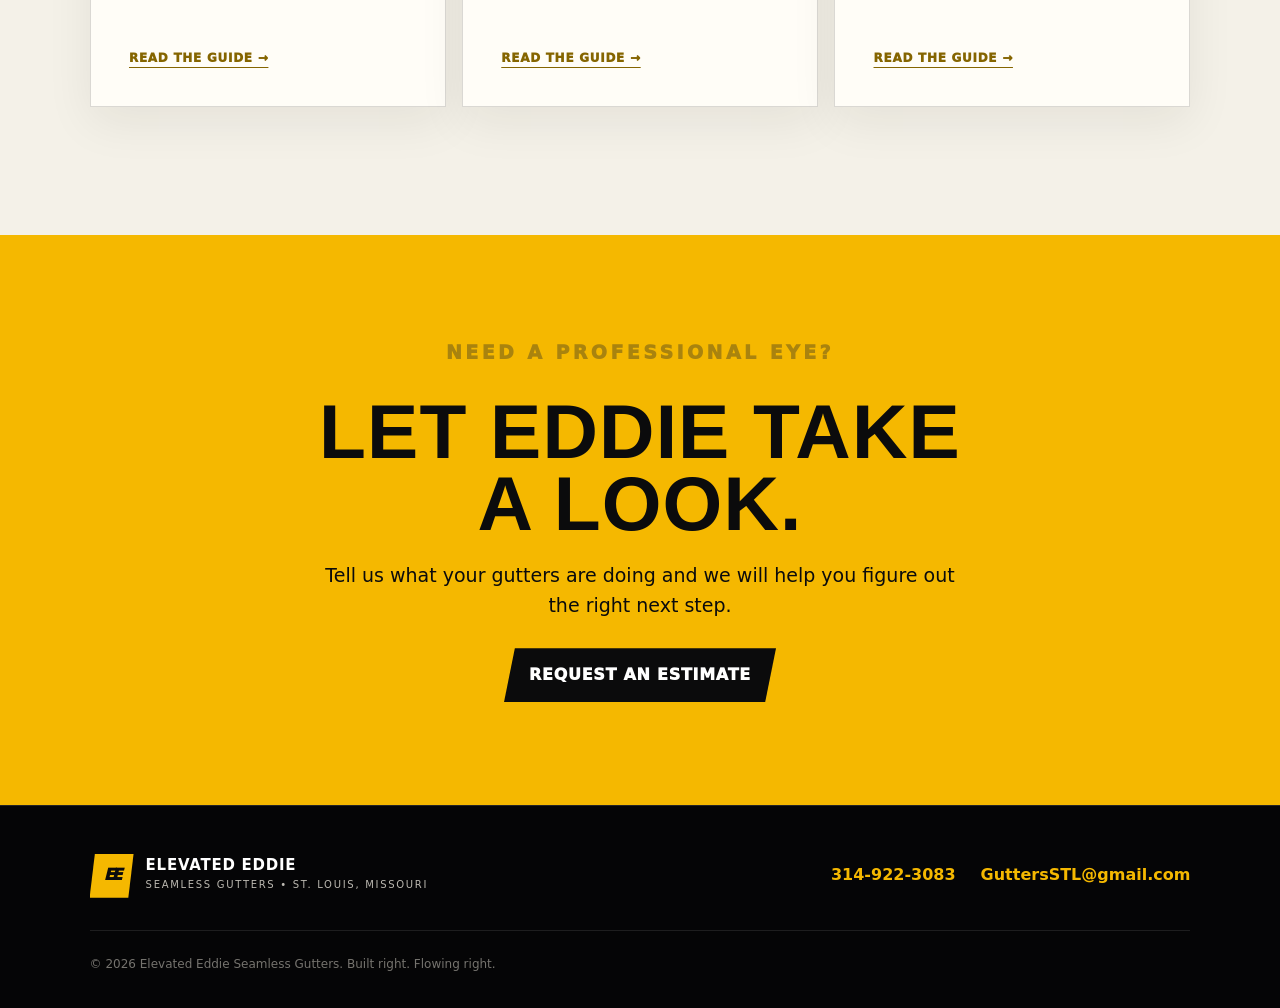
==== commit 0a80dcef: "Add Home link to navigation in index.html" ====
--- a/blog/index.html
+++ b/blog/index.html
@@ -29,6 +29,7 @@
     </a>
     <button class="nav-toggle" type="button" aria-expanded="false" aria-controls="site-nav">Menu</button>
     <nav id="site-nav" aria-label="Main navigation">
+      <a href="../#top">Home</a>
       <a href="../#services">Services</a>
       <a href="../#difference">Why Eddie</a>
       <a href="../#process">Process</a>
--- a/styles.css
+++ b/styles.css
@@ -12,7 +12,14 @@
 }
 
 * { box-sizing: border-box; }
-html { scroll-behavior: smooth; }
+html {
+  scroll-behavior: smooth;
+  scroll-padding-top: 184px;
+}
+main,
+section[id] {
+  scroll-margin-top: 184px;
+}
 body {
   margin: 0;
   color: var(--ink);
@@ -157,7 +164,15 @@
 .trust-row span::before { content: "✓"; color: var(--gold); margin-right: 7px; }
 
 .hero-visual { transform: rotate(1deg); }
-.hero-visual img { width: 100%; border-radius: 18px; border: 6px solid white; box-shadow: var(--shadow); }
+.hero-visual img {
+  width: 100%;
+  height: auto;
+  aspect-ratio: 1748 / 900;
+  object-fit: contain;
+  border-radius: 18px;
+  border: 6px solid white;
+  box-shadow: var(--shadow);
+}
 .hero-badge {
   position: absolute;
   right: -25px;
@@ -273,6 +288,21 @@
 .quote-form input:focus, .quote-form select:focus, .quote-form textarea:focus { border-color: var(--gold); box-shadow: 0 0 0 3px rgba(245,184,0,.22); }
 .quote-form .button { width: 100%; border: 0; }
 .form-note { margin: 14px 0 0; color: var(--muted); font-size: 11px; text-align: center; }
+.quote-form .button:disabled { cursor: wait; opacity: .72; transform: none; }
+
+.thank-you-page {
+  min-height: calc(100vh - 184px);
+  padding: clamp(70px, 10vw, 150px) clamp(20px, 7vw, 110px);
+  display: grid;
+  place-items: center;
+  color: white;
+  background:
+    radial-gradient(circle at 20% 20%, rgba(245,184,0,.2), transparent 32%),
+    var(--ink);
+}
+.thank-you-card { width: min(850px, 100%); padding: clamp(32px, 6vw, 74px); border: 1px solid rgba(255,255,255,.14); border-top: 9px solid var(--gold); background: var(--ink-soft); box-shadow: var(--shadow); }
+.thank-you-card h1 { font-size: clamp(54px, 8vw, 100px); }
+.thank-you-card > p:not(.eyebrow) { max-width: 680px; margin-bottom: 30px; color: #cac7bf; font-size: clamp(18px, 2vw, 23px); }
 
 .faq { background: var(--cream); }
 .faq-list { border-top: 1px solid var(--line); }
@@ -337,6 +367,25 @@
 .reveal { opacity: 0; transform: translateY(24px); transition: opacity .65s ease, transform .65s ease; }
 .reveal.is-visible { opacity: 1; transform: translateY(0); }
 
+@media (max-width: 1180px) {
+  .nav-toggle { display: block; }
+  .site-header nav {
+    display: none;
+    position: absolute;
+    top: 100%;
+    left: 0;
+    right: 0;
+    padding: 20px;
+    background: #111113;
+    flex-direction: column;
+    align-items: stretch;
+    border-top: 1px solid rgba(255,255,255,.12);
+  }
+  .site-header nav.is-open { display: flex; }
+  .site-header nav a { padding: 8px 0; font-size: 15px; }
+  .nav-call { text-align: center; padding: 13px !important; }
+}
+
 @media (max-width: 1050px) {
   .hero { grid-template-columns: 1fr; min-height: auto; }
   .hero-copy { max-width: 800px; }
@@ -354,9 +403,13 @@
 }
 
 @media (max-width: 760px) {
+  html { scroll-padding-top: 112px; }
+  main, section[id] { scroll-margin-top: 112px; }
   body { padding-bottom: 61px; }
   .site-header { min-height: 112px; padding: 10px 18px; gap: 12px; }
   .brand-logo { width: min(72vw, 300px); height: 92px; }
+  .thank-you-header .brand-logo { width: min(58vw, 220px); }
+  .thank-you-header .button { min-height: 44px; padding: 0 15px; font-size: 12px; }
   .nav-toggle { display: block; }
   .site-header nav { display: none; position: absolute; top: 100%; left: 0; right: 0; padding: 20px; background: #111113; flex-direction: column; align-items: stretch; border-top: 1px solid rgba(255,255,255,.12); }
   .site-header nav.is-open { display: flex; }
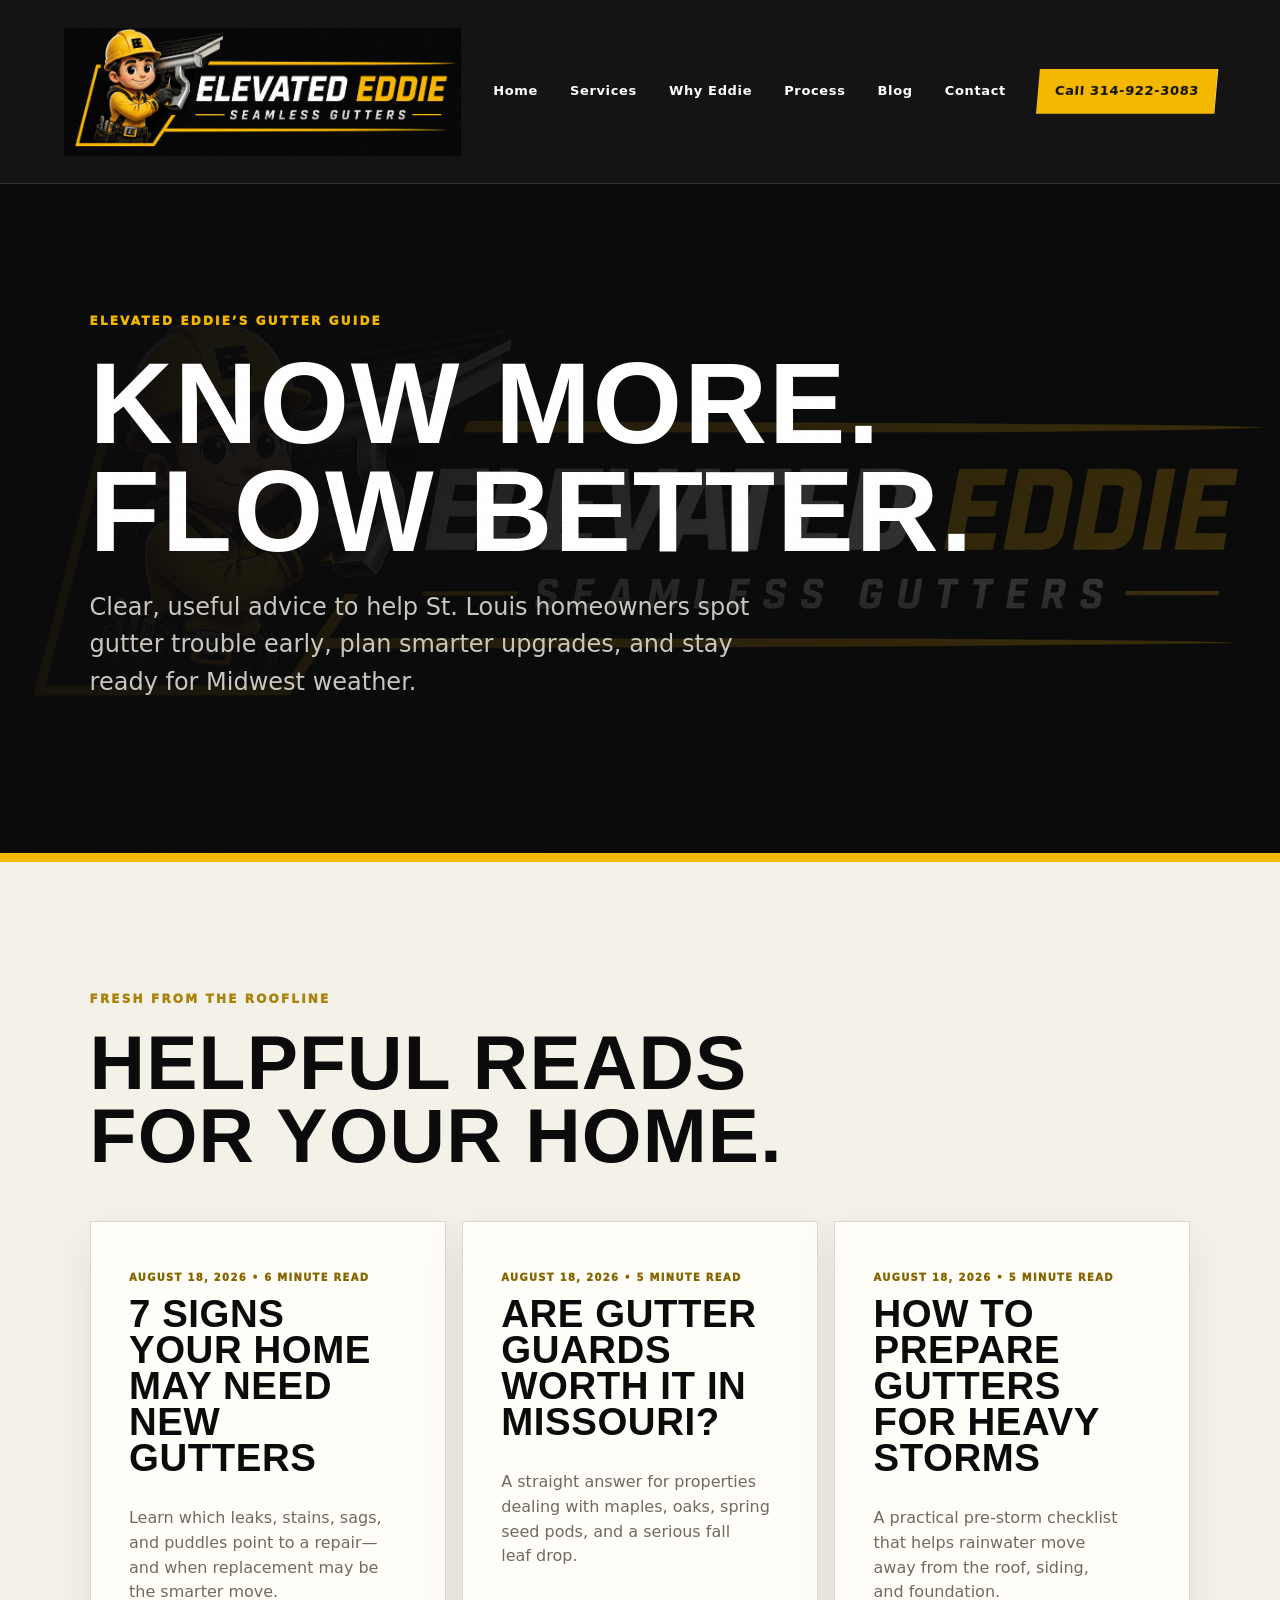
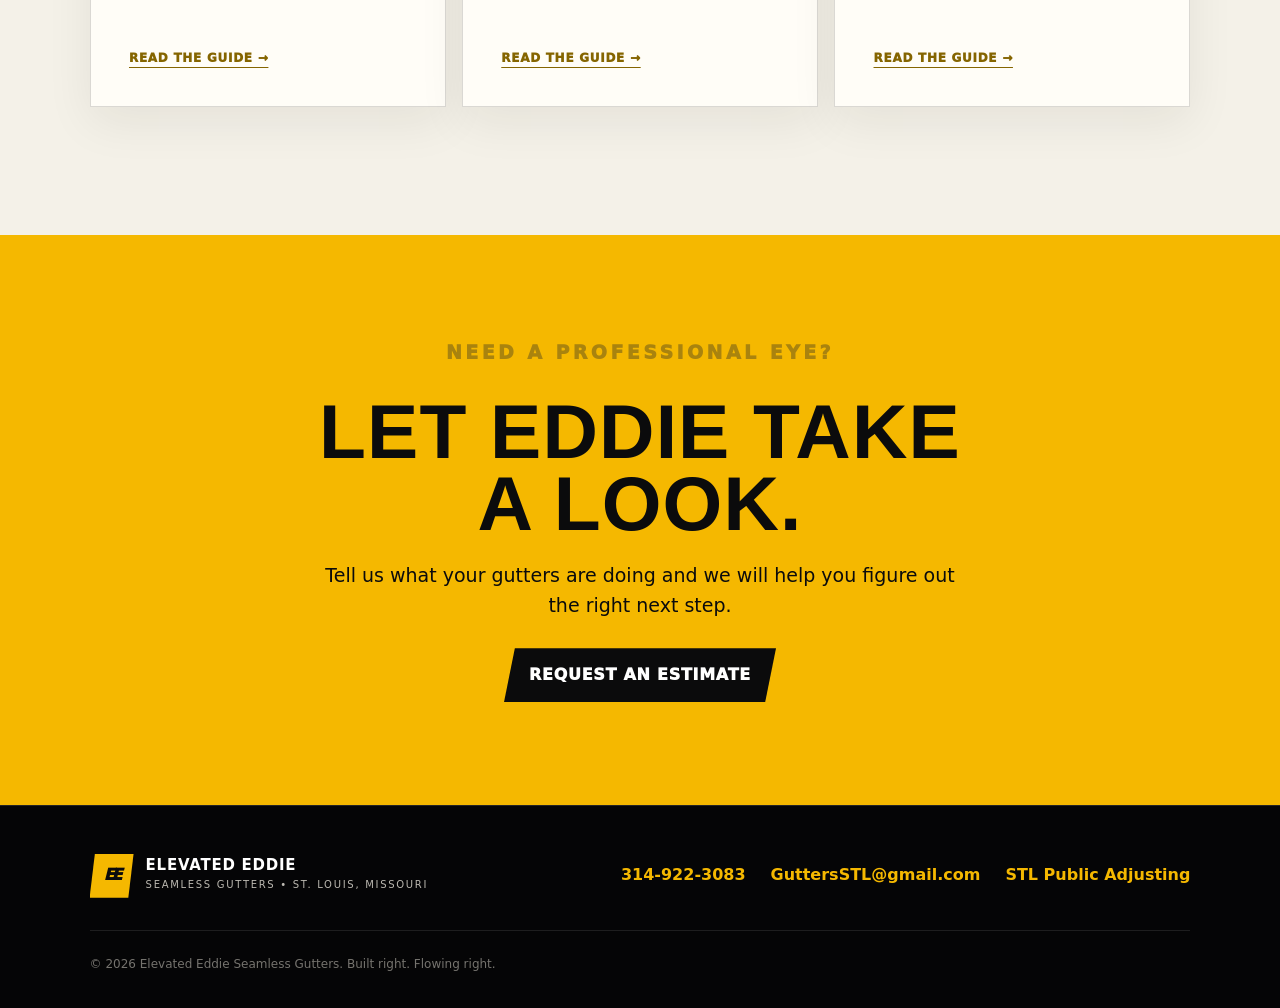
==== commit 40ea32f5: "Add link to STL Public Adjusting in footer Add the approved STL Public Adjusting partner link to the" ====
--- a/blog/index.html
+++ b/blog/index.html
@@ -83,7 +83,7 @@
 
   <footer>
     <div class="footer-brand"><span class="brand-mark">EE</span><div><strong>Elevated Eddie</strong><small>Seamless Gutters • St. Louis, Missouri</small></div></div>
-    <div class="footer-links"><a href="tel:+13149223083">314-922-3083</a><a href="mailto:GuttersSTL@gmail.com">GuttersSTL@gmail.com</a></div>
+    <div class="footer-links"><a href="tel:+13149223083">314-922-3083</a><a href="mailto:GuttersSTL@gmail.com">GuttersSTL@gmail.com</a><a href="https://stlpublicadjusting.com/" target="_blank" rel="noopener" aria-label="Visit STL Public Adjusting (opens in a new tab)">STL Public Adjusting</a></div>
     <p>© <span id="year"></span> Elevated Eddie Seamless Gutters. Built right. Flowing right.</p>
   </footer>
   <div class="mobile-bar" aria-label="Quick contact"><a href="tel:+13149223083">Call Eddie</a><a href="../#contact">Get estimate</a></div>
